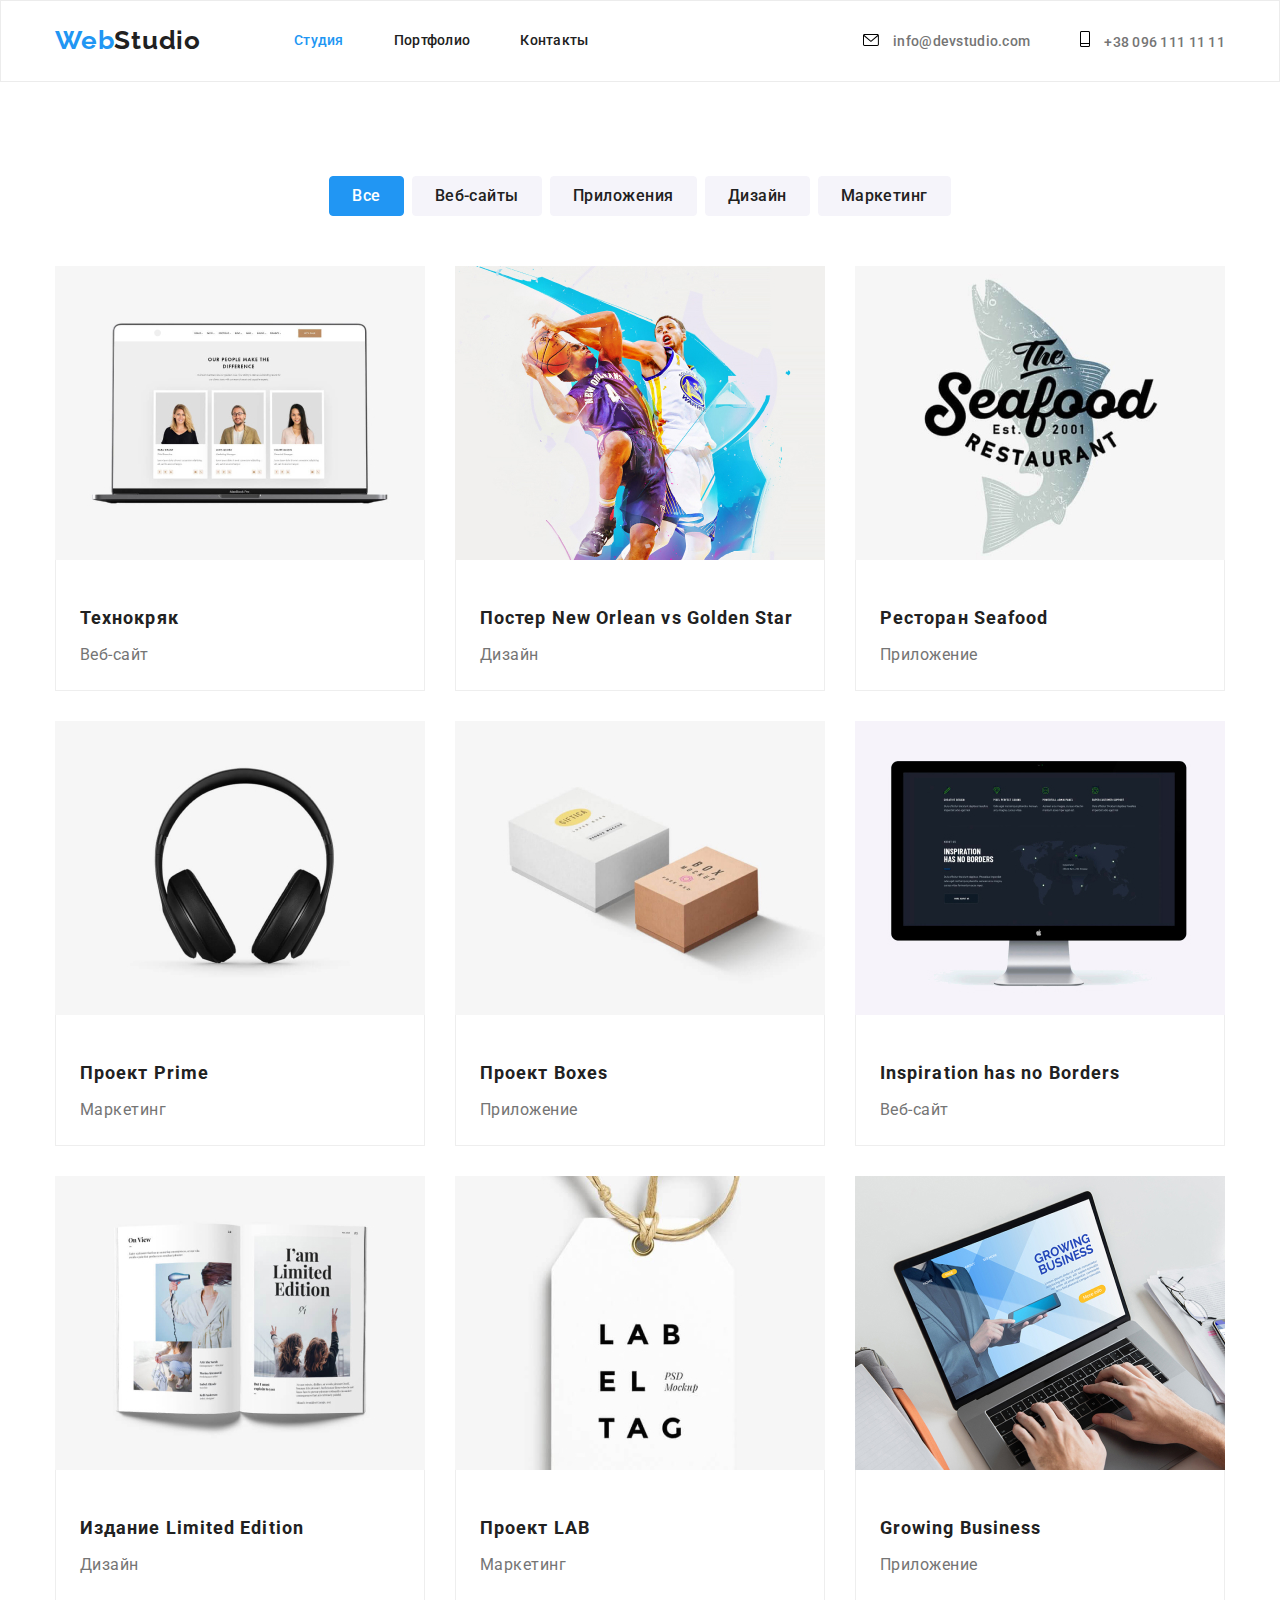
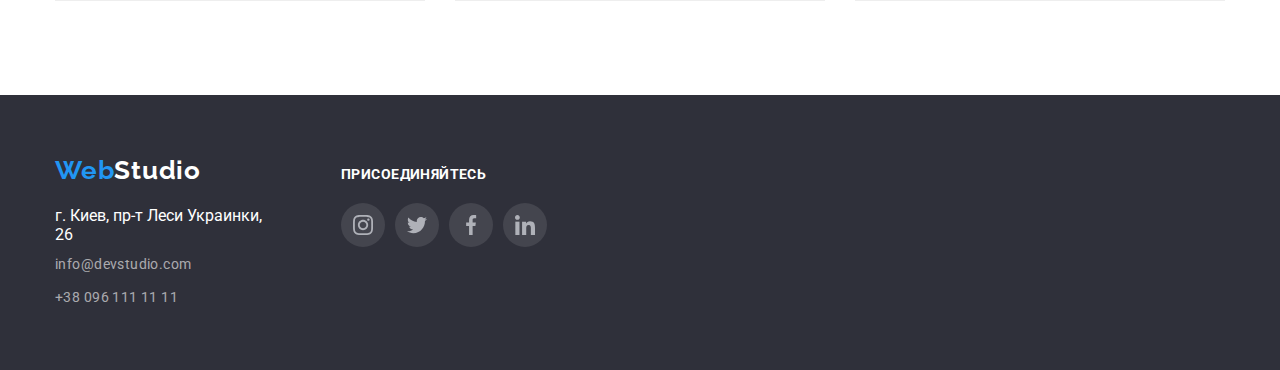
==== portfolio.html @ e1b33fc7 "hw-04" ====
<!DOCTYPE html>
<html lang="ru">
<head>
    <meta charset="UTF-8">
    <meta http-equiv="X-UA-Compatible" content="IE=edge">
    <meta name="viewport" content="width=device-width, initial-scale=1.0">
    <link rel="preconnect" href="https://fonts.googleapis.com">
    <link rel="preconnect" href="https://fonts.gstatic.com" crossorigin>
    <link href="https://fonts.googleapis.com/css2?family=Raleway:wght@700&family=Roboto:wght@400;500;700;900&display=swap"
    rel="stylesheet">
    <title>portfolio</title>
    <link rel="stylesheet" href="./css/styles.css">
</head>
<body>
    <header class="page-header">
        <div class="header-container">
            <div class="header-nav">
                <nav class="site-nav">
                    <a href="/" lang="en" class="first-header-link  link">Web<span
                            class="secondary-header-link link">Studio</span></a>
                    <ul class="header-list list">
                        <li class="header-item"><a href="" class="current current-link link">Студия</a></li>
                        <li class="header-item"><a href="portfolio.html" class="header-link link">Портфолио</a></li>
                        <li class="header-item"><a href="" class="header-link link">Контакты</a></li>
                    </ul>
                </nav>
                <ul class="header-list list">
                    <li class="header-item">
                        <span class="header-logo">
                            <svg class="header-icon">
                                <use href="./images/icons.svg#icon-email-logo" width="16" hight="12"></use>
                            </svg>
                        </span>
                        <a href="mailto:info@devstudio.com" class="header-info-link link">info@devstudio.com</a>
                    </li>
                    <li class="header-item">
                        <span class="header-second-logo">
                            <svg class="header-second-icon">
                                <use href="./images/icons.svg#icon-phone-logo" width="10" hight="16"></use>
                            </svg>
                        </span>
                        <a href="tell:+380961111111" class="header-info-link link">+38 096 111 11 11</a>
                    </li>
                </ul>
            </div>
        </div>
    </header>
    <main class="main">
        <section class="section">
        <div class="container">
                <h1 class="hidden">Портфолио</h1>
                <ul class="section-btn-list list">
                    <li class="section-btn-item"><button type="button" class="current-button">Все</button></li>
                    <li class="section-btn-item"><button type="button" class="button">Веб-сайты</button></li>
                    <li class="section-btn-item"><button type="button" class="button">Приложения</button></li>
                    <li class="section-btn-item"><button type="button" class="button">Дизайн</button></li>
                    <li class="section-btn-item"><button type="button" class="button">Маркетинг</button></li>
                </ul>
                <ul class="example-list list">
                    <li class="example-item">
                        <img src="./images/wed-site.jpg" alt="" width="370" height="294" class="example-img">
                        <div class="example-container">
                            <h2 class="example-title">Технокряк</h2>
                            <p class="example-text">Веб-сайт</p>
                        </div>
                    </li>
                    <li class="example-item">
                        <img src="./images/poster.jpg" alt="" width="370" height="294" class="example-img">
                        <div class="example-container">
                            <h2 class="example-title">Постер New Orlean vs Golden Star</h2>
                            <p class="example-text">Дизайн</p>
                        </div>
                        
                    </li>
                    <li class="example-item">
                        <img src="./images/seasfood.jpg" alt="" width="370" height="294" class="example-img">
                        <div class="example-container">
                            <h2 class="example-title">Ресторан Seafood</h2>
                            <p class="example-text">Приложение</p>
                        </div>
                    </li>
                    <li class="example-item">
                        <img src="./images/project-prime.jpg" alt="" width="370" height="294" class="example-img">
                        <div class="example-container">
                            <h2 class="example-title">Проект Prime</h2>
                            <p class="example-text">Маркетинг</p>
                        </div>
                    </li>
                    <li class="example-item">
                        <img src="./images/project-boxes.jpg" alt="" width="370" height="294" class="example-img">
                        <div class="example-container">
                            <h2 class="example-title">Проект Boxes</h2>
                            <p class="example-text">Приложение</p>
                        </div>
                    </li>
                    <li class="example-item">
                        <img src="./images/inspiration.jpg" alt="" width="370" height="294" class="example-img">
                        <div class="example-container">
                            <h2 lang="en" class="example-title">Inspiration has no Borders</h2>
                            <p class="example-text">Веб-сайт</p>
                        </div>
                    </li>
                    <li class="example-item">
                        <img src="./images/lime-time.jpg" alt="" width="370" height="294" class="example-img">
                        <div class="last-example-container">
                            <h2 class="example-title">Издание Limited Edition</h2>
                            <p class="example-text">Дизайн</p>
                        </div>
                    </li>
                    <li class="example-item">
                        <img src="./images/project-lab.jpg" alt="" width="370" height="294" class="example-img">
                        <div class="last-example-container">
                            <h2 class="example-title">Проект LAB</h2>
                            <p class="example-text">Маркетинг</p>
                        </div>
                    </li>
                    <li class="example-item">
                        <img src="./images/growing.jpg" alt="" width="370" height="294" class="example-img">
                        <div class="last-example-container">
                            <h2 lang="en" class="example-title">Growing Business</h2>
                            <p class="example-text">Приложение</p>
                        </div>
                    </li>
                </ul>
        </div>
        </section>
    </main>
    <footer class="footer">
        <div class="container">
        <div class="footer-group">
            <div class="footer-container">
                <a href="/" lang="en" class="first-footer-link link">Web<span
                        class="secondary-footer-link link">Studio</span></a>
                <ul class="footer-list list">
                    <li class="footer-item">
                        <a href="https://goo.gl/maps/KMvbWjtFumq3UxaW6" class="fooret-link link">г. Киев, пр-т Леси Украинки,
                            26</a>
                    </li>
                    <li class="footer-item">
                        <a href="mailto:info@devstudio.com" class="footer-link link">info@devstudio.com</a>
                    </li>
                    <li class="footer-item">
                        <a href="tell:+380961111111" class="footer-link link">+38 096 111 11 11</a>
                    </li>
                </ul>
            </div>
            <section class="footer-section">
                <h2 class="footer-text">присоединяйтесь</h2>
                <ul class="footer-soc-list list">
                    <li class="footer-soc-item">
                        <a href="" class="footer-soc-link link">
                            <svg class="footer-soc-icon">
                                <use href="./images/icons.svg#icon-instagram-logo" width="20" hight="20"></use>
                            </svg>
                        </a>
                    </li>
                    <li class="footer-soc-item">
                        <a href="" class="footer-soc-link link">
                            <svg class="footer-soc-icon">
                                <use href="./images/icons.svg#icon-twitter-logo" width="20" hight="20"></use>
                            </svg>
                        </a>
                    </li>
                    <li class="footer-soc-item">
                        <a href="" class="footer-soc-link link">
                            <svg class="footer-soc-icon">
                                <use href="./images/icons.svg#icon-facebook-logo" width="20" hight="20"></use>
                            </svg>
                        </a>
                    </li>
                    <li class="footer-soc-item">
                        <a href="" class="footer-soc-link link">
                            <svg class="footer-soc-icon">
                                <use href="./images/icons.svg#icon-linkedin-logo" width="20" hight="20"></use>
                            </svg>
                        </a>
                    </li>
                </ul>
            </section>
        </div>
        </div>
    </footer>
</body>
</html>
---- css/styles.css ----
*,
*::before,
*::after {
    box-sizing: border-box;
}

:root {
    --primery-text-color: #212121;
    --title-text-color: #757575;
    --accent-text-color: #2196F3;
    --primery-white-color: #FFFFFF;
}

body {
    margin: 0;
    font-family: 'Roboto', sans-serif;
    color: var(--primery-text-color)
}

button {
    cursor: pointer;
}

.hidden {
    position: absolute;
    width: 1px;
    height: 1px;
    margin: -1px;
    border: 0;
    padding: 0;
    white-space: nowrap;
    clip-path: inset(100%);
    clip: rect(0 0 0 0);
    overflow: hidden;
}


.list {
    list-style: none;
    padding: 0;
    margin: 0;
}

.link {
    text-decoration: none;
}

.container {
    width: 1200px;
    margin-left: auto;
    margin-right: auto;
    /*outline: 1px solid tomato;*/
}

.team-container {
    padding-top: 30px;
    padding-bottom: 30px;
    margin-left: auto;
    margin-right: auto;
    background-color: #ffffff;
    box-shadow: 0px 1px 3px rgba(0, 0, 0, 0.12), 0px 1px 1px rgba(0, 0, 0, 0.14), 0px 2px 1px rgba(0, 0, 0, 0.2);
    border-radius: 0px 0px 4px 4px;
}

.example-container {
    /*padding-top: 20px;
    padding-bottom: 20px;
    padding-left: 24px; */
    padding: 20px 24px;
    margin-left: auto;
    margin-right: auto;
    margin-bottom: 30px;
    background: #FFFFFF;
    border: 1px solid #EEEEEE;
    border-top: 0;
}

.last-example-container {
    /*padding-top: 20px;
    padding-bottom: 20px;
    padding-left: 24px; */
    padding: 20px 24px;
    margin-left: auto;
    margin-right: auto;
    margin-bottom: 0;
    background: #FFFFFF;
    border: 1px solid #EEEEEE;
    border-top: 0;
}


.header-container {
    width: 1170px;
    margin-left: auto;
    margin-right: auto;
    /*outline: 1px solid tomato;*/
    padding-left: 0;
    padding-right: 0;
}

.footer-container {
    display: block;
    width: 231px;
    /*outline: 1px solid tomato;*/
    padding-left: 15px;
    padding-right: 0;
    /*padding-top: 60px;
    padding-bottom: 60px; */
    /* margin-left: auto;
    margin-right: auto; */
}

.customers-container {
    background-color: #ffffff;
}

.section {
    padding-top: 94px;
    padding-bottom: 94px;
}

/*----------------------------------HEADER----------------------*/

.header-nav {
    display: flex;
    align-items: center;
    justify-content: space-between;
}
.site-nav {
    display: flex;
    align-items: center;
} 

.block {
    display: flex;
} 

.header-list {
    display: flex;
} 

/*.header-list li {
    outline: 1px solid tomato;
}*/

.header-item {
    margin-right: 50px;   
}

.header-item:hover ,
.header-item:focus {
    fill: #2196F3;
}

.header-logo {
    height: 12px;
}

.header-list .header-item:last-child{
    margin-right: 0;
}

.header-icon {
    width: 16px;
    height: 12px;
    margin-right: 10px;
}

.header-icon:hover ,
.header-icon:focus {
    fill: #2196F3;
}

.header-second-logo {
    height: 12px;
}

.header-second-icon {
    width: 10px;
    height: 16px;
    margin-right: 10px;
}

.page-header {
    background-color: var(--primery-white-color);
    border: 1px solid #ECECEC;
}

.current {
    color: var(--accent-text-color);
    font-weight: 500;
    font-size: 14px;
    line-height: 1.14;
    letter-spacing: 0.02em;
}

.first-header-link {
    font-family: 'Raleway';
    font-style: normal;
    font-weight: 700;
    font-size: 26px;
    line-height: 31px;
    letter-spacing: 0.03em;
    color: var(--accent-text-color);
    padding-top: 24px;
    padding-bottom: 25px;
    display: block;
    margin-right: 93px;
}

.secondary-header-link {
    font-family: 'Raleway';
    font-style: normal;
    font-weight: 700;
    font-size: 26px;
    line-height: 31px;
    letter-spacing: 0.03em;
    color: var(--primery-text-color);
}

.header-link {
    font-weight: 500;
    font-size: 14px;
    line-height: 1.14;
    letter-spacing: 0.02em;
    color: var(--primery-text-color);
    padding-top: 32px;
    padding-bottom: 32px;
    display: block;
}

.current-link {
    padding-top: 32px;
    padding-bottom: 32px;
    display: block;
}

.header-info-link {
    font-weight: 500;
    font-size: 14px;
    line-height: 1.14;
    letter-spacing: 0.02em;
    color: var(--title-text-color);
    padding-top: 32px;
    padding-bottom: 32px;
}

.header-item :hover {
    color: var(--accent-text-color);
}

.header-item :focus {
    color: var(--accent-text-color);
}

/*----------------------------------MAIN----------------------*/

.qualities-container {
    width: 1170px;
    display: block;            /*--------------------------------*/
    height: 251px;
    margin-left: auto;
    margin-right: auto;
    /*outline: 1px solid tomato;*/
}

.hero {
    text-align: center;
    padding-top: 200px;
    padding-bottom: 200px;
    /*max-width: 1600px;
    /*margin-left: auto;
    margin-right: auto; 
    /*outline: 1px solid tomato;*/
    /*background-color: #2F303A;*/
}

.hero-container {
    max-width: 1600px;
    margin-left: auto;
    margin-right: auto;
    background-color: #2F303A;
    background-image:linear-gradient( rgba(47, 48, 58, 0.4), rgba(47, 48, 58, 0.4)), url('../images/bg-img.jpg') ;
    background-repeat: no-repeat;
    background-size: cover;
    background-position: center;
}

.solutions-text {
    width: 696px;
    margin: 0;
    font-weight: 900;
    font-size: 44px;
    line-height: 1.36;
    text-align: center;
    letter-spacing: 0.06em;
    text-transform: uppercase;
    color: var(--primery-white-color);
    margin-bottom: 40px;
    margin-left: auto;
    margin-right: auto;

}

.solutions-button {
    background-color: var(--accent-text-color);
    color: var(--primery-white-color);
    border: 1px solid var(--accent-text-color);
    box-shadow: 0px 4px 4px rgba(0, 0, 0, 0.15);
    border-radius: 4px;
}

.solutions-button:hover {
    background-color: #188CE8;
    box-shadow: 0px 4px 4px rgba(0, 0, 0, 0.15);
    border-radius: 4px;
}

.solutions-button {
    font-weight: 700;
    font-size: 16px;
    line-height: 1.88;
    display: flex;
    align-items: center;
    text-align: center;
    letter-spacing: 0.06em;
    color: var(--primery-white-color);
    margin-left: auto;
    margin-right: auto;
    padding: 10px 32px;
}

.qualities-list {
    display: flex;
}

.qualities {
    padding-top: 94px;
    padding-bottom: 0;
}

.section {
    padding-top: 94px;
    padding-bottom: 94px;
}

.qualities-team {
    padding-bottom: 94px;
}

.qualities-item {
    width: 270px;
    height: 101px;
    margin-right: 30px;
} 

.qualities-item-one::before {
    content: '';
    display: block;
    height: 120px;
    margin-bottom: 30px;
    /*outline: 1px solid tomato;*/
    background-image: url(../images/antenna.png);
    background-size: 70px;
    background-repeat: no-repeat;
    background-position: center;
    background-color:#F5F4FA;
    border-radius: 4px;
}

.qualities-item-two::before {
    content: '';
    display: block;
    height: 120px;
    margin-bottom: 30px;
    /*outline: 1px solid tomato;*/
    background-image: url(../images/clock.png);
    background-size: 70px;
    background-repeat: no-repeat;
    background-position: center;
    background-color: #F5F4FA;
    border-radius: 4px;
}

.qualities-item-three::before {
    content: '';
    display: block;
    height: 120px;
    margin-bottom: 30px;
    /*outline: 1px solid tomato;*/
    background-image: url(../images/diagram.png);
    background-size: 70px;
    background-repeat: no-repeat;
    background-position: center;
    background-color: #F5F4FA;
    border-radius: 4px;
}

.qualities-item-four::before {
    content: '';
    display: block;
    height: 120px;
    margin-bottom: 30px;
    /*outline: 1px solid tomato;*/
    background-image: url(../images/astronaut.png);
    background-size: 70px;
    background-repeat: no-repeat;
    background-position: center;
    background-color: #F5F4FA;
    border-radius: 4px;
}

.qualities-item:last-child {
    margin: 0;
}

.qualities-top-text {
    margin-top: 0;
    margin-bottom: 10px;
    font-weight: 700;
    font-size: 14px;
    line-height: 1.14;
    letter-spacing: 0.03em;
    text-transform: uppercase;
    color: var(--primery-text-color);
}

.qualities-bottom-text {
    font-weight: 400;
    font-size: 14px;
    line-height: 1.71;
    letter-spacing: 0.03em;
    color: var(--title-text-color);
    margin-top: 0;
    margin-bottom: 0;
    padding-bottom: 0;
}

.basic-list {
    display: flex;
    justify-content: space-between;
}

.basic-text {
    margin-top: 0;
    margin-bottom: 50px;
    font-weight: 700;
    font-size: 36px;
    line-height: 1.66;
    text-align: center;
    letter-spacing: 0.03em;
    color: var(--primery-text-color);
}

.team {
    background: #F5F4FA;
}

.team-item {
    display: block;
}

.team-text {
    margin-top: 0;
    margin-bottom: 50px;
    font-weight: 700;
    font-size: 36px;
    line-height: 1.66;
    text-align: center;
    letter-spacing: 0.03em;
    color: var(--primery-text-color);
}

.team-top-text {
    margin-top: 0;
    margin-bottom: 10px;
    font-weight: 500;
    font-size: 16px;
    line-height: 1.18;
    text-align: center;
    letter-spacing: 0.03em;
    color: var(--primery-text-color);
}

.team-bottom-text {
    margin-top: 0;
    margin-bottom: 0;
    font-weight: 400;
    font-size: 16px;
    line-height: 1.18;
    text-align: center;
    letter-spacing: 0.03em;
    color: var(--title-text-color);
}

.team-list {
    display: flex;
    justify-content: space-between;
}

.team-img {
    display: block;
}

.master-soc-item {
    width: 44px;
    height: 44px;
    margin-right: 10px;
}

.master-soc-item:last-child {
    margin-right: 0;
}

.master-soc-link {
    width: 100%;
    height: 100%;
    background-color: var(--primery-white-color);
    border-radius: 50%;
    display: flex;
    align-items: center;
    justify-content: center;
    margin-top: 16px;
}

.master-soc-link:hover , 
.master-soc-link:focus {
    background-color: #2196F3;
}

.master-soc-list {
    display: flex;
    justify-content: center;
}

.master-soc-icon {
    width: 20px;
    height: 20px;
    fill: #AFB1B8;
}

.master-soc-link:hover .master-soc-icon,
.master-soc-link:focus .master-soc-icon {
    fill: var(--primery-white-color);
}

.customers-text {
    font-weight: 700;
    font-size: 36px;
    line-height: 42px;
    text-align: center;
    letter-spacing: 0.03em;
    color: var(--primery-text-color);
}

.customers-list {
    display: flex;
    justify-content: center;
}

/* .customers-item-one {
    display: block;
    width: 170px;
    height: 92px;
    background-image: url(../images/yagoo.svg);
    background-size: 41p 46px;
    background-repeat: no-repeat;
    background-position: center;
    border: 1px solid #AFB1B8;
    border-radius: 4px;
}

.customers-item-two {
    display: block;
    width: 170px;
    height: 92px;
    background-image: url(../images/company-one.svg);
    background-size: 41p 46px;
    background-repeat: no-repeat;
    background-position: center;
    border: 1px solid #AFB1B8;
    border-radius: 4px;
}

.customers-item-three {
    display: block;
    width: 170px;
    height: 92px;
    background-image: url(../images/company-two.svg);
    background-size: 41p 46px;
    background-repeat: no-repeat;
    background-position: center;
    border: 1px solid #AFB1B8;
    border-radius: 4px;
}

.customers-item-four {
    display: block;
    width: 170px;
    height: 92px;
    background-image: url(../images/company-sprite.svg);
    background-size: 41p 46px;
    background-repeat: no-repeat;
    background-position: center;
    border: 1px solid #AFB1B8;
    border-radius: 4px;
    
}

.customers-item-five {
    display: block;
    width: 170px;
    height: 92px;
    background-image: url(../images/company-three.svg);
    background-size: 41p 46px;
    background-repeat: no-repeat;
    background-position: center;
    border: 1px solid #AFB1B8;
    border-radius: 4px;
}

.customers-item-six {
    display: block;
    width: 170px;
    height: 92px;
    background-image: url(../images/company-four.svg);
    background-size: 41p 46px;
    background-repeat: no-repeat;
    background-position: center;
    border: 1px solid #AFB1B8;
    border-radius: 4px;
} */

.company-icon {
    width: 170px;
    height: 92px;
    fill: #AFB1B8;
    padding: 16px 32px;
}

.customers-item {
    height: 92px;
    outline: 1px solid #AFB1B8;
    border-radius: 4px;
}

.customers-item {
    margin-right: 30px;
}

.customers-item:last-child {
    margin-right: 0;
}

.customers-item:hover , 
.customers-item:focus {
    outline: 1px solid #2196F3;
}

.company-icon:hover ,
.company-icon:focus {
    fill: #2196F3;
}

/*---------------------------------PORTFOLIO-----------------------------*/


.section-btn-list {
    text-align: center;
    display: flex;
    justify-content: center;
}


.section-btn-item :hover {
    color: var(--primery-white-color);
    background-color: var(--accent-text-color);
    border: 1px solid var(--accent-text-color);
}

.section-btn-item :focus {
    color: var(--primery-white-color);
    background-color: var(--accent-text-color);
    border: 1px solid var(--accent-text-color);
}

.section-btn-item {
    margin-right: 8px;

}

.section-btn-item:last-child {
    margin-right: 0;
}

.button {
    font-family: 'Roboto' , sans-serif;
    font-style: normal;
    font-weight: 500;
    font-size: 16px;
    line-height: 1.62;
    text-align: center;
    letter-spacing: 0.03em;
    color: var(--primery-text-color);
    background: #F5F4FA;
    border: 1px solid #F5F4FA;
    margin-top: 0;
    margin-bottom: 50px;
    padding: 6px 22px;
    border-radius: 4px;
}

.current-button {
    font-family: 'Roboto', sans-serif;
    font-style: normal;
    font-weight: 500;
    font-size: 16px;
    line-height: 1.62;
    text-align: center;
    letter-spacing: 0.03em;
    color: var(--primery-white-color);
    background-color: var(--accent-text-color);
    border: 1px solid var(--accent-text-color);
    margin-top: 0;
    margin-bottom: 50px;
    padding: 6px 22px;
    border-radius: 4px;
}

.example-title {
    font-weight: 700;
    font-size: 18px;
    line-height: 2.00;
    letter-spacing: 0.06em;
    color: var(--primery-text-color);
    margin-top: 20px;
    margin-bottom: 4px;
}

.example-text {
    margin: 0;
    font-weight: 400;
    font-size: 16px;
    line-height: 1.88;
    letter-spacing: 0.03em;
    color: var(--title-text-color)
}

.example-list {
    display: flex;
    flex-wrap: wrap;
    justify-content: center ;
}

.example-item:nth-child(2n) {
    margin-left: 0;
}

.example-item:nth-child(3n+0) {
    margin-right: 0;
}

.example-item {
    margin-right: 30px;
}

.example-item:last-child{
    margin-right: 0;
}

.example-img {
    display: block;
}

.section {
    margin-left: auto;
    margin-right: auto;
}

/*----------------------------------FOOTER----------------------*/

.footer-item {
    margin-top: 9px;
}

.footer-item :hover {
    color: var(--accent-text-color);
}

.footer-item :focus {
    color: var(--accent-text-color);
}

.footer {
    background-color: #2F303A;
    padding-top: 60px;
    padding-bottom: 60px;
}

.first-footer-link {
    font-family: 'Raleway';
    font-style: normal;
    font-weight: 700;
    font-size: 26px;
    line-height: 31px;
    letter-spacing: 0.03em;
    color: var(--accent-text-color);
}

.footer-list {
    margin-top: 20px;
}


.secondary-footer-link {
    font-family: 'Raleway';
    font-style: normal;
    font-weight: 700;
    font-size: 26px;
    line-height: 31px;
    letter-spacing: 0.03em;
    color: var(--primery-white-color);
}

.footer-link {
    font-weight: 400;
    font-size: 14px;
    line-height: 1.7;
    letter-spacing: 0.03em;
    color: rgba(255, 255, 255, 0.6);
}

[href="https://goo.gl/maps/KMvbWjtFumq3UxaW6"] {
    color: var(--primery-white-color);
}

.footer-soc-item {
    width: 44px;
    height: 44px;
    margin-right: 10px;
}

.footer-soc-item:last-child {
    margin-right: 0;
}

.footer-soc-link {
    width: 100%;
    height: 100%;
    background-color: rgba(255, 255, 255, 0.1);
    border-radius: 50%;
    display: flex;
    align-items: center;
    justify-content: center;
}

.footer-soc-link:hover,
.footer-soc-link:focus {
    background: var(--accent-text-color);
}

.footer-soc-list {
    display: flex;
    justify-content: center;
}

.footer-soc-icon {
    width: 20px;
    height: 20px;
    fill: #AFB1B8;
}

.footer-text {
    font-weight: 700;
    font-size: 14px;
    line-height: 1.14;
    letter-spacing: 0.03em;
    text-transform: uppercase;
    color: #FFFFFF;
    margin-bottom: 20px;
}

.footer-section {
    display: flex;
    flex-wrap: wrap;
    width: 206px;
    height: 80px;
    margin-left: 70px;
}

.footer-group {
    display: flex;
}

.footer-soc-link:hover .footer-soc-icon,
.footer-soc-link:focus .footer-soc-icon {
    fill: var(--primery-white-color);
}
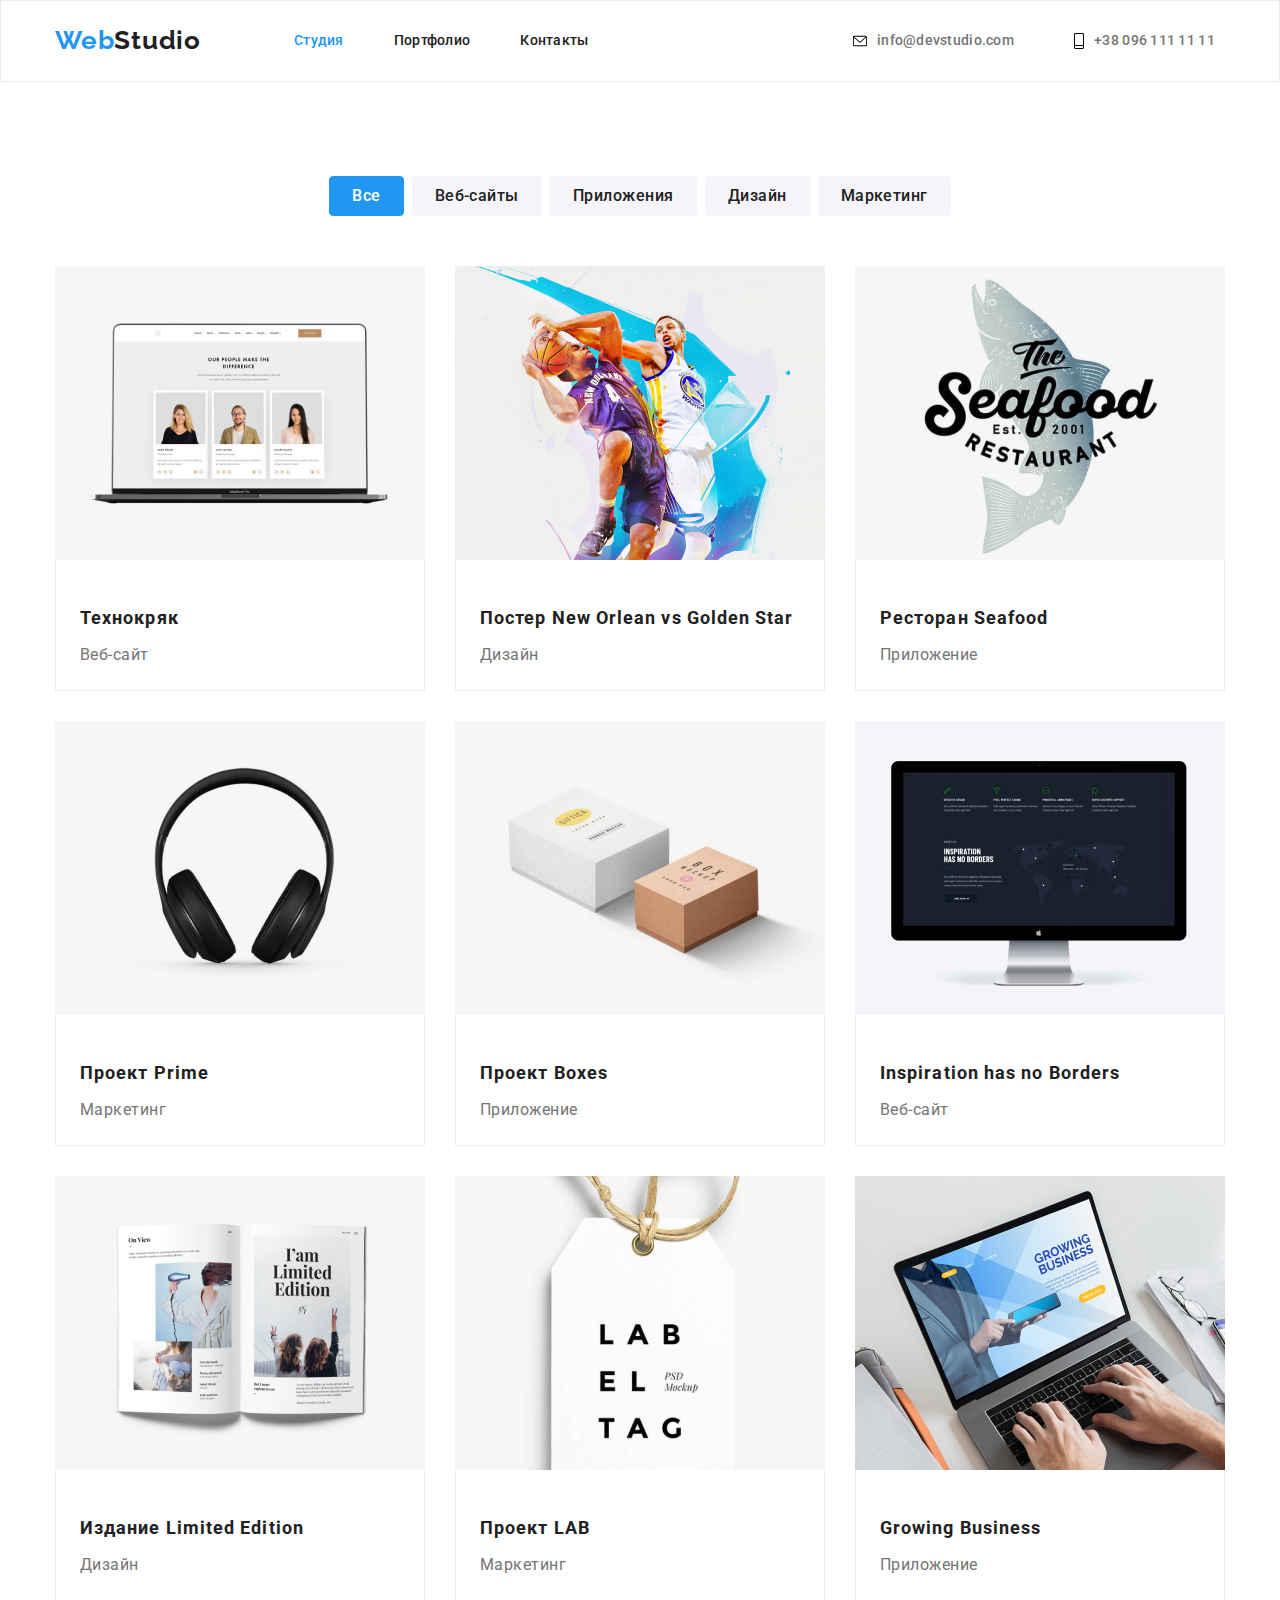
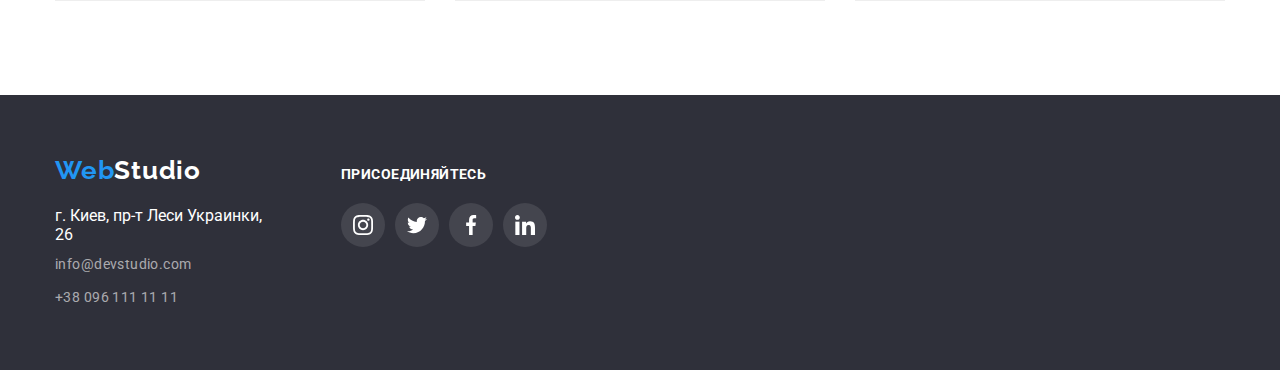
==== commit 2357e40b: "try" ====
--- a/portfolio.html
+++ b/portfolio.html
@@ -12,39 +12,37 @@
     <link rel="stylesheet" href="./css/styles.css">
 </head>
 <body>
-    <header class="page-header">
-        <div class="header-container">
-            <div class="header-nav">
-                <nav class="site-nav">
-                    <a href="/" lang="en" class="first-header-link  link">Web<span
-                            class="secondary-header-link link">Studio</span></a>
+        <header class="page-header">
+            <div class="header-container">
+                <div class="header-nav">
+                    <nav class="site-nav">
+                        <a href="/" lang="en" class="first-header-link  link">Web<span
+                                class="secondary-header-link link">Studio</span></a>
+                        <ul class="header-list list">
+                            <li class="header-item"><a href="" class="current current-link link">Студия</a></li>
+                            <li class="header-item"><a href="portfolio.html" class="header-link link">Портфолио</a></li>
+                            <li class="header-item"><a href="" class="header-link link">Контакты</a></li>
+                        </ul>
+                    </nav>
                     <ul class="header-list list">
-                        <li class="header-item"><a href="" class="current current-link link">Студия</a></li>
-                        <li class="header-item"><a href="portfolio.html" class="header-link link">Портфолио</a></li>
-                        <li class="header-item"><a href="" class="header-link link">Контакты</a></li>
+                        <li class="header-item">
+                            <div class="header-icon">
+                                <svg class="email-icon">
+                                    <use href="./images/icons.svg#icon-email-logo"></use>
+                                </svg>
+                                <a href="mailto:info@devstudio.com" class="header-info-link link">info@devstudio.com</a>
+                            </div>
+                        </li>
+                        <li class="header-item">
+                            <div class="header-icon">
+                                <svg class="phone-icon">
+                                    <use href="./images/icons.svg#icon-phone-logo" width="10" hight="16"></use>
+                                </svg>
+                                <a href="tell:+380961111111" class="header-info-link link">+38 096 111 11 11</a>
+                            </div>
+                        </li>
                     </ul>
-                </nav>
-                <ul class="header-list list">
-                    <li class="header-item">
-                        <span class="header-logo">
-                            <svg class="header-icon">
-                                <use href="./images/icons.svg#icon-email-logo" width="16" hight="12"></use>
-                            </svg>
-                        </span>
-                        <a href="mailto:info@devstudio.com" class="header-info-link link">info@devstudio.com</a>
-                    </li>
-                    <li class="header-item">
-                        <span class="header-second-logo">
-                            <svg class="header-second-icon">
-                                <use href="./images/icons.svg#icon-phone-logo" width="10" hight="16"></use>
-                            </svg>
-                        </span>
-                        <a href="tell:+380961111111" class="header-info-link link">+38 096 111 11 11</a>
-                    </li>
-                </ul>
-            </div>
-        </div>
-    </header>
+        </header>
     <main class="main">
         <section class="section">
         <div class="container">
@@ -150,28 +148,28 @@
                     <li class="footer-soc-item">
                         <a href="" class="footer-soc-link link">
                             <svg class="footer-soc-icon">
-                                <use href="./images/icons.svg#icon-instagram-logo" width="20" hight="20"></use>
+                                <use href="./images/icons.svg#icon-instagram-logo" width="20" ></use>
                             </svg>
                         </a>
                     </li>
                     <li class="footer-soc-item">
                         <a href="" class="footer-soc-link link">
                             <svg class="footer-soc-icon">
-                                <use href="./images/icons.svg#icon-twitter-logo" width="20" hight="20"></use>
+                                <use href="./images/icons.svg#icon-twitter-logo" width="20" ></use>
                             </svg>
                         </a>
                     </li>
                     <li class="footer-soc-item">
                         <a href="" class="footer-soc-link link">
                             <svg class="footer-soc-icon">
-                                <use href="./images/icons.svg#icon-facebook-logo" width="20" hight="20"></use>
+                                <use href="./images/icons.svg#icon-facebook-logo" width="20"></use>
                             </svg>
                         </a>
                     </li>
                     <li class="footer-soc-item">
                         <a href="" class="footer-soc-link link">
                             <svg class="footer-soc-icon">
-                                <use href="./images/icons.svg#icon-linkedin-logo" width="20" hight="20"></use>
+                                <use href="./images/icons.svg#icon-linkedin-logo" width="20" ></use>
                             </svg>
                         </a>
                     </li>
--- a/css/styles.css
+++ b/css/styles.css
@@ -70,7 +70,7 @@
     padding: 20px 24px;
     margin-left: auto;
     margin-right: auto;
-    margin-bottom: 30px;
+    /* margin-bottom: 30px; */
     background: #FFFFFF;
     border: 1px solid #EEEEEE;
     border-top: 0;
@@ -122,6 +122,72 @@
 
 /*----------------------------------HEADER----------------------*/
 
+/* .header-nav {
+    display: flex;
+}
+
+.site-nav .link {
+    display: block;
+    padding-top: 32px;
+    padding-bottom: 32px;
+
+    color: var(--title-text-color);
+}
+
+.site-nav {
+    display: flex;
+    margin-left: 93px;
+}
+
+.site-nav .item+.item {
+    margin-left: 50px;
+}
+
+/* auth-nav 
+
+.link-icon {
+    display: flex;
+    align-items: center;
+}
+
+.auth-icon {
+    display: inline-block;
+    fill: currentColor;
+    margin-right: 10px;
+    justify-content: center;
+}
+
+.auth-nav {
+    padding-top: 32px;
+    padding-bottom: 32px; 
+    display: flex;
+
+    margin-left: auto;
+}
+
+.auth-nav .item+.item {
+    margin-left: 50px;
+}
+
+.auth-nav .link {
+    padding-top: 32px;
+    padding-bottom: 32px;
+
+
+    color: var(--primary-text-color);
+}
+
+.site-nav .link:hover,
+.site-nav .link:focus,
+.auth-nav .link:focus,
+.auth-nav .link:hover {
+    color: var(--accent-color);
+}
+
+.site-nav .current {
+    color: var(--accent-color);
+} */
+
 .header-nav {
     display: flex;
     align-items: center;
@@ -138,6 +204,7 @@
 
 .header-list {
     display: flex;
+    align-items: center;
 } 
 
 /*.header-list li {
@@ -153,23 +220,38 @@
     fill: #2196F3;
 }
 
-.header-logo {
+/* .header-logo {
     height: 12px;
-}
+} */
 
 .header-list .header-item:last-child{
     margin-right: 0;
 }
 
 .header-icon {
+    display: flex;
+    width: 161px;
+    height: 16px;
+    justify-content: center;
+    align-items: center;
+}
+
+.email-icon {
+    margin-right: 10px;
     width: 16px;
     height: 12px;
+}
+
+.phone-icon {
     margin-right: 10px;
-}
-
-.header-icon:hover ,
-.header-icon:focus {
-    fill: #2196F3;
+    width: 10px;
+    height: 16px;
+}
+
+.header-item:hover ,
+.header-item:focus {
+    color: #2196F3;
+    fill: var(--accent-text-color);
 }
 
 .header-second-logo {
@@ -351,72 +433,35 @@
 
 .qualities-item {
     width: 270px;
-    height: 101px;
+    height: 120px;
     margin-right: 30px;
 } 
 
-.qualities-item-one::before {
-    content: '';
-    display: block;
+.qualities-icon {
+    width: 70px;
+    height: 70px;
+}
+
+
+
+.container-icon {
+    width: 270px;
     height: 120px;
-    margin-bottom: 30px;
-    /*outline: 1px solid tomato;*/
-    background-image: url(../images/antenna.png);
-    background-size: 70px;
-    background-repeat: no-repeat;
-    background-position: center;
-    background-color:#F5F4FA;
-    border-radius: 4px;
-}
-
-.qualities-item-two::before {
-    content: '';
-    display: block;
-    height: 120px;
-    margin-bottom: 30px;
-    /*outline: 1px solid tomato;*/
-    background-image: url(../images/clock.png);
-    background-size: 70px;
-    background-repeat: no-repeat;
-    background-position: center;
     background-color: #F5F4FA;
     border-radius: 4px;
-}
-
-.qualities-item-three::before {
-    content: '';
-    display: block;
-    height: 120px;
-    margin-bottom: 30px;
-    /*outline: 1px solid tomato;*/
-    background-image: url(../images/diagram.png);
-    background-size: 70px;
-    background-repeat: no-repeat;
-    background-position: center;
-    background-color: #F5F4FA;
-    border-radius: 4px;
-}
-
-.qualities-item-four::before {
-    content: '';
-    display: block;
-    height: 120px;
-    margin-bottom: 30px;
-    /*outline: 1px solid tomato;*/
-    background-image: url(../images/astronaut.png);
-    background-size: 70px;
-    background-repeat: no-repeat;
-    background-position: center;
-    background-color: #F5F4FA;
-    border-radius: 4px;
-}
+    display: flex;
+    justify-content: center;
+    align-items: center;
+    align-content: center;
+}
+
 
 .qualities-item:last-child {
     margin: 0;
 }
 
 .qualities-top-text {
-    margin-top: 0;
+    margin-top: 30px;
     margin-bottom: 10px;
     font-weight: 700;
     font-size: 14px;
@@ -507,6 +552,7 @@
     width: 44px;
     height: 44px;
     margin-right: 10px;
+    margin-top: 16px;
 }
 
 .master-soc-item:last-child {
@@ -521,7 +567,7 @@
     display: flex;
     align-items: center;
     justify-content: center;
-    margin-top: 16px;
+    /* margin-top: 16px; */
 }
 
 .master-soc-link:hover , 
@@ -633,13 +679,18 @@
 } */
 
 .company-icon {
+    display: flex;
+    justify-items: center;
+    width: 106px;
+    height: 60px;
+    fill: #AFB1B8;
+}
+
+.customers-item {
     width: 170px;
-    height: 92px;
-    fill: #AFB1B8;
-    padding: 16px 32px;
-}
-
-.customers-item {
+    justify-content: center;
+    display: flex;
+    align-items: center;
     height: 92px;
     outline: 1px solid #AFB1B8;
     border-radius: 4px;
@@ -762,11 +813,20 @@
 }
 
 .example-item {
+    margin-bottom: 30px;
     margin-right: 30px;
+}
+
+.example-item:nth-child(1n+7) {
+    margin-bottom: 0;
 }
 
 .example-item:last-child{
     margin-right: 0;
+}
+
+.example-item:hover {
+    box-shadow: 0px 1px 1px rgba(0, 0, 0, 0.12), 0px 4px 4px rgba(0, 0, 0, 0.06), 1px 4px 6px rgba(0, 0, 0, 0.16);
 }
 
 .example-img {
@@ -868,7 +928,7 @@
 .footer-soc-icon {
     width: 20px;
     height: 20px;
-    fill: #AFB1B8;
+    fill: #FFF;
 }
 
 .footer-text {
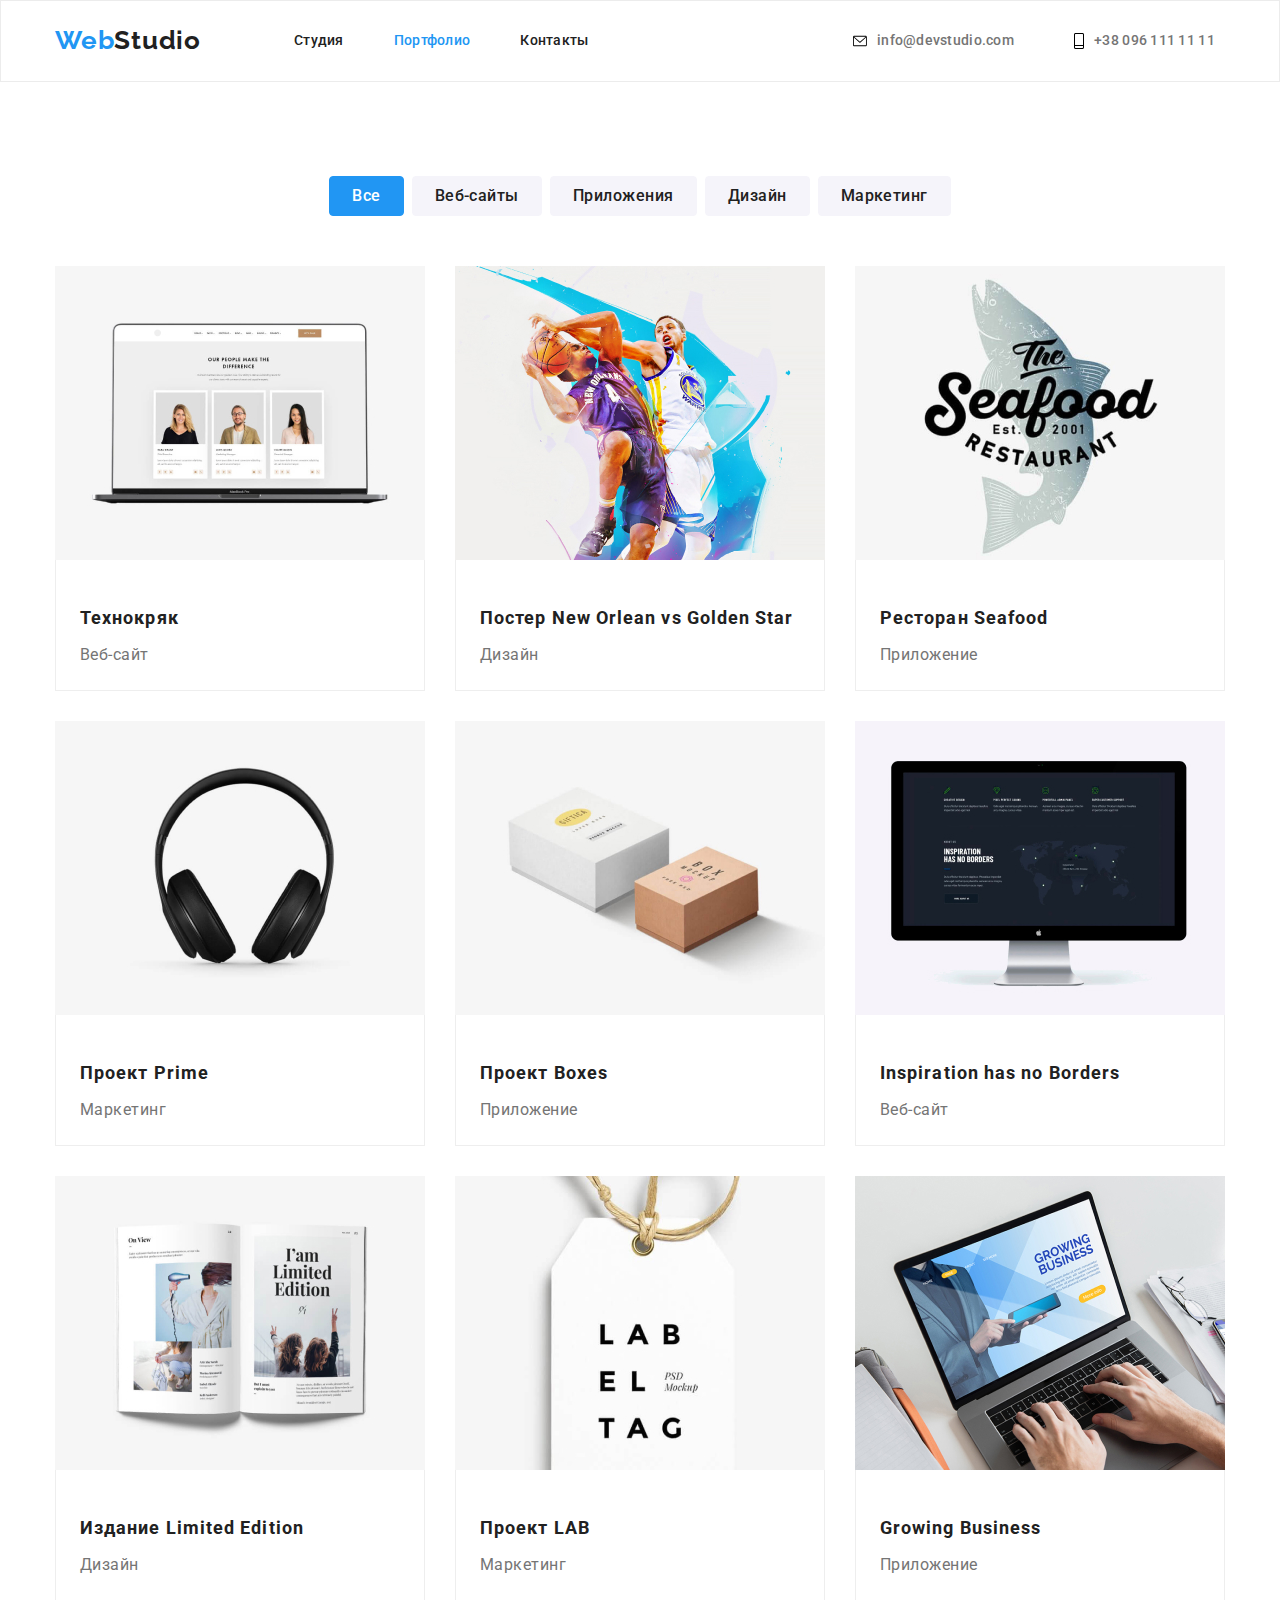
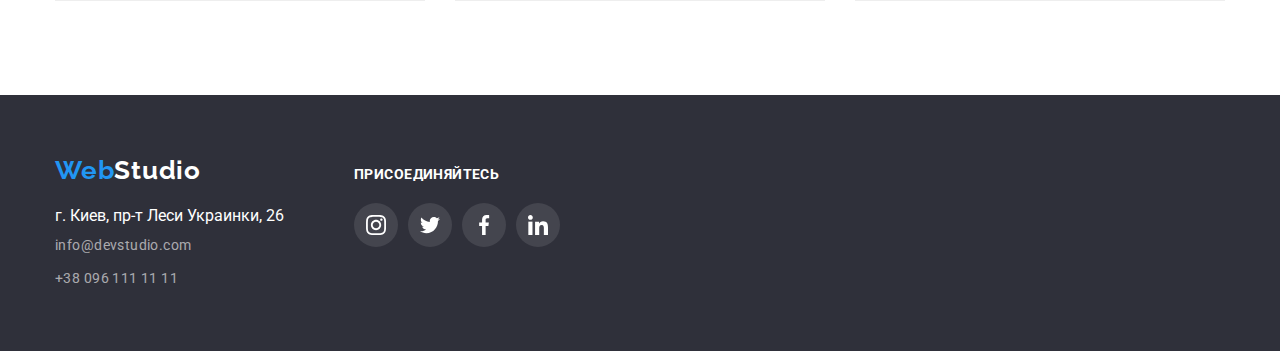
==== commit f73dc43b: "correct" ====
--- a/portfolio.html
+++ b/portfolio.html
@@ -12,37 +12,40 @@
     <link rel="stylesheet" href="./css/styles.css">
 </head>
 <body>
-        <header class="page-header">
-            <div class="header-container">
-                <div class="header-nav">
-                    <nav class="site-nav">
-                        <a href="/" lang="en" class="first-header-link  link">Web<span
-                                class="secondary-header-link link">Studio</span></a>
-                        <ul class="header-list list">
-                            <li class="header-item"><a href="" class="current current-link link">Студия</a></li>
-                            <li class="header-item"><a href="portfolio.html" class="header-link link">Портфолио</a></li>
-                            <li class="header-item"><a href="" class="header-link link">Контакты</a></li>
-                        </ul>
-                    </nav>
+    <header class="page-header">
+        <div class="header-container">
+            <div class="header-nav">
+                <nav class="site-nav">
+                    <a href="/" lang="en" class="first-header-link  link">Web<span
+                            class="secondary-header-link link">Studio</span></a>
                     <ul class="header-list list">
-                        <li class="header-item">
-                            <div class="header-icon">
-                                <svg class="email-icon">
-                                    <use href="./images/icons.svg#icon-email-logo"></use>
-                                </svg>
-                                <a href="mailto:info@devstudio.com" class="header-info-link link">info@devstudio.com</a>
-                            </div>
+                        <li class="header-item"><a href="" class="header-link link">Студия</a></li>
+                        <li class="header-item"><a href="portfolio.html" class="current current-link link">Портфолио</a>
                         </li>
-                        <li class="header-item">
-                            <div class="header-icon">
-                                <svg class="phone-icon">
-                                    <use href="./images/icons.svg#icon-phone-logo" width="10" hight="16"></use>
-                                </svg>
-                                <a href="tell:+380961111111" class="header-info-link link">+38 096 111 11 11</a>
-                            </div>
-                        </li>
+                        <li class="header-item"><a href="" class="header-link link">Контакты</a></li>
                     </ul>
-        </header>
+                </nav>
+                <ul class="header-list list">
+                    <li class="header-item">
+                        <div class="header-icon">
+                            <svg class="email-icon">
+                                <use href="./images/icons.svg#icon-email-logo"></use>
+                            </svg>
+                            <a href="mailto:info@devstudio.com" class="header-info-link link">info@devstudio.com</a>
+                        </div>
+                    </li>
+                    <li class="header-item">
+                        <div class="header-icon">
+                            <svg class="phone-icon">
+                                <use href="./images/icons.svg#icon-phone-logo" width="10"></use>
+                            </svg>
+                            <a href="tell:+380961111111" class="header-info-link link">+38 096 111 11 11</a>
+                        </div>
+                    </li>
+                </ul>
+            </div>
+        </div>
+    </header>           
     <main class="main">
         <section class="section">
         <div class="container">
--- a/css/styles.css
+++ b/css/styles.css
@@ -101,8 +101,6 @@
 
 .footer-container {
     display: block;
-    width: 231px;
-    /*outline: 1px solid tomato;*/
     padding-left: 15px;
     padding-right: 0;
     /*padding-top: 60px;
@@ -681,8 +679,9 @@
 .company-icon {
     display: flex;
     justify-items: center;
-    width: 106px;
-    height: 60px;
+    width: 170px; /*106px*/
+    height: 92px; /*60px*/
+    padding: 16px 32px;
     fill: #AFB1B8;
 }
 
@@ -694,9 +693,6 @@
     height: 92px;
     outline: 1px solid #AFB1B8;
     border-radius: 4px;
-}
-
-.customers-item {
     margin-right: 30px;
 }
 
@@ -709,10 +705,18 @@
     outline: 1px solid #2196F3;
 }
 
+.customers-item:hover ,
+.customers-item:focus {
+    fill: var(--accent-text-color);
+}
+
 .company-icon:hover ,
 .company-icon:focus {
     fill: #2196F3;
 }
+
+
+
 
 /*---------------------------------PORTFOLIO-----------------------------*/
 
